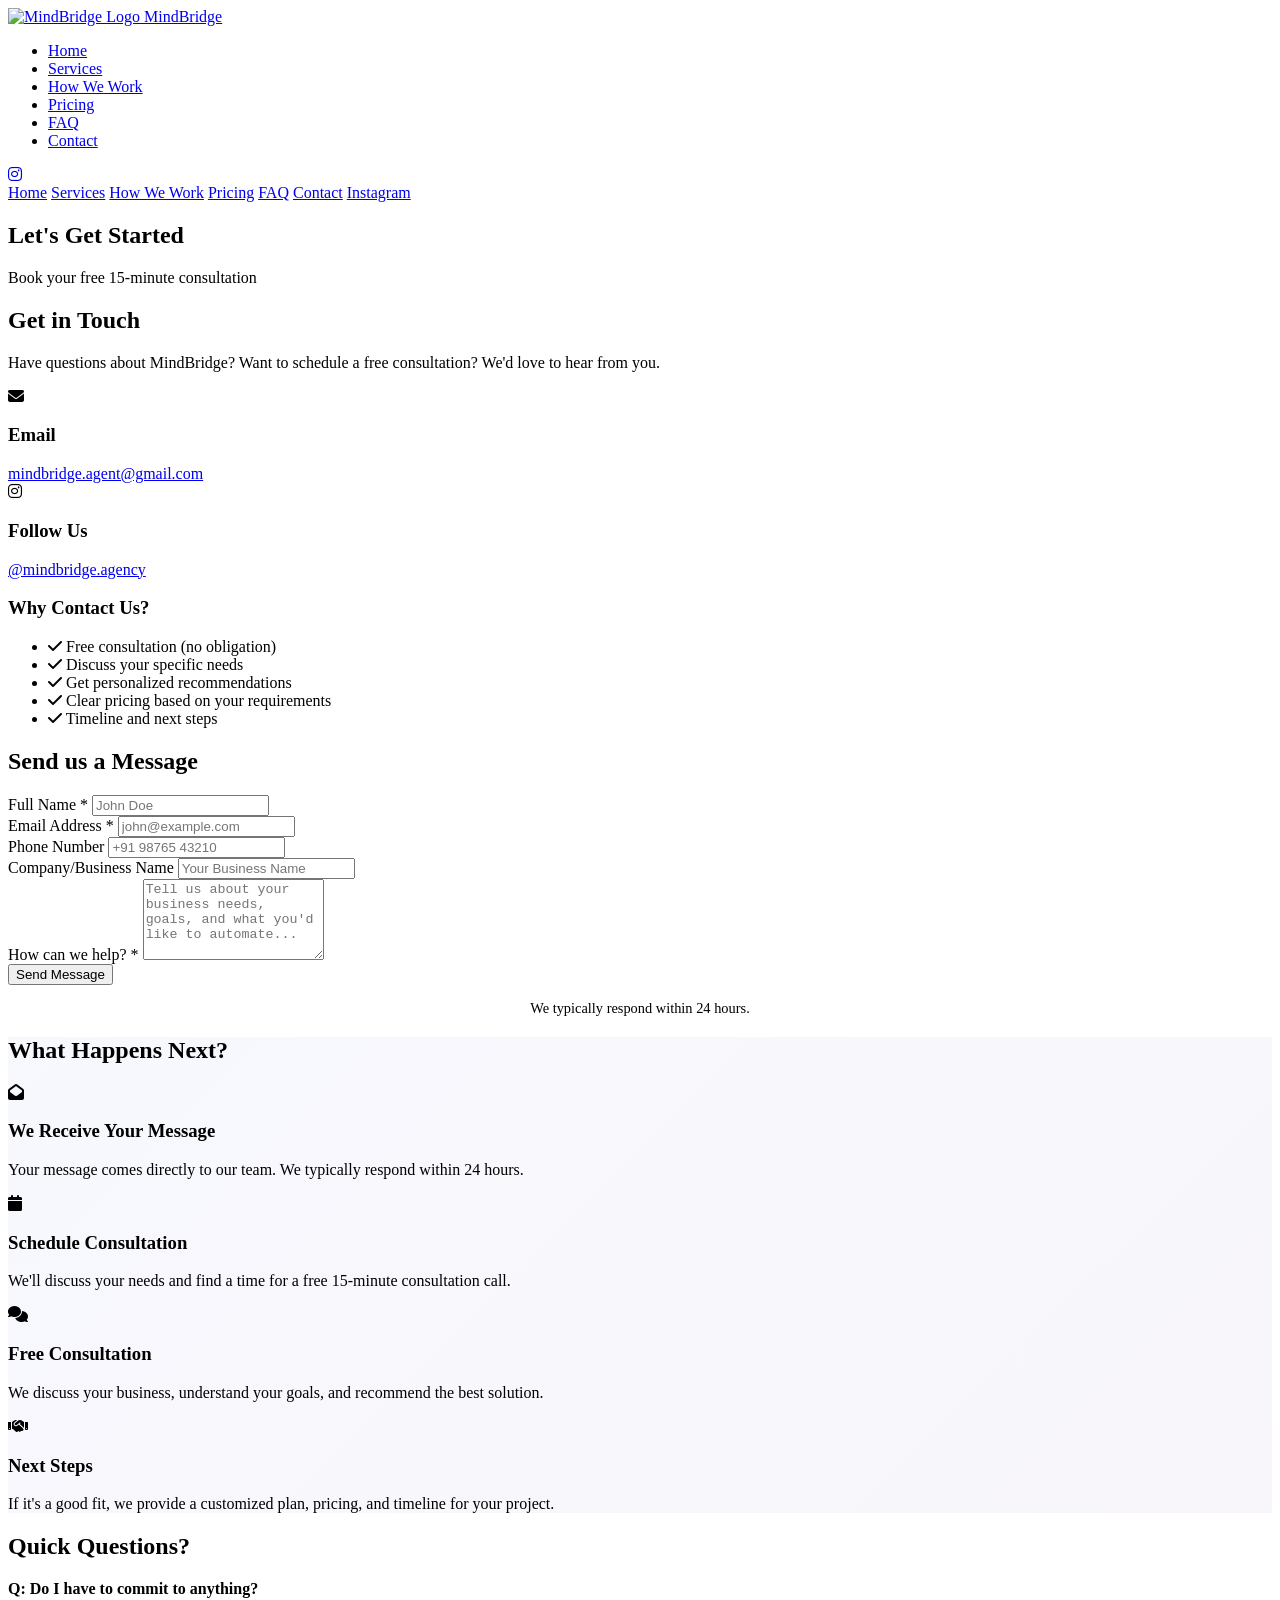
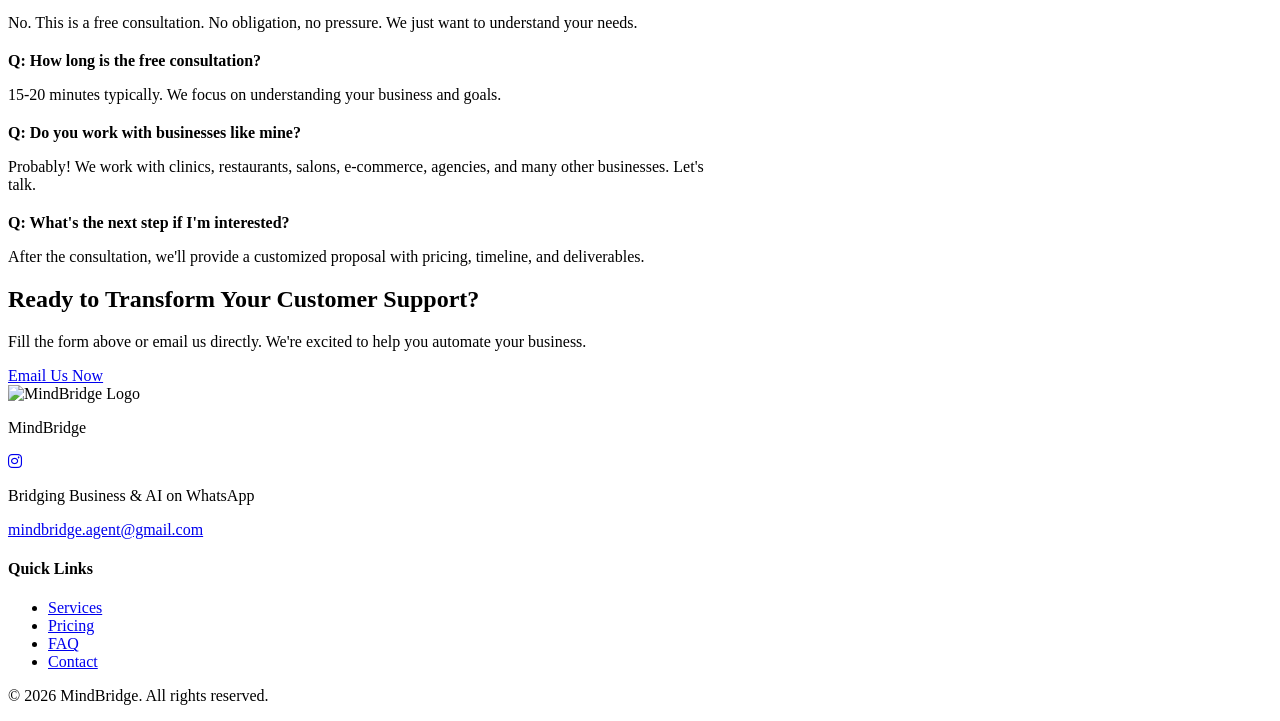
==== contact.html @ d7d95610 "Add files via upload" ====
<!DOCTYPE html>
<html lang="en">

<head>
    <meta charset="UTF-8">
    <meta name="viewport" content="width=device-width, initial-scale=1.0">
    <link rel="icon" type="image/png" href="./assets/logo_new.png">
    <title>Contact - MindBridge | Get Free Consultation</title>
    <meta name="description"
        content="Contact MindBridge for a free consultation. Let's discuss how we can automate your WhatsApp and Instagram customer support.">
    <meta name="robots" content="index, follow">
    <link rel="canonical" href="https://www.mindbridge.agency/contact.html" />

    <link rel="preconnect" href="https://fonts.googleapis.com">
    <link rel="preconnect" href="https://fonts.gstatic.com" crossorigin>
    <link href="https://fonts.googleapis.com/css2?family=Outfit:wght@300;400;500;600;700&display=swap" rel="stylesheet">

    <link rel="stylesheet" href="./styles/style.css">
    <link rel="stylesheet" href="https://cdnjs.cloudflare.com/ajax/libs/font-awesome/6.4.0/css/all.min.css">
</head>

<body>

    <!-- Header -->
    <header class="header">
        <div class="container header-container">
            <a href="./" class="logo">
                <img src="./assets/logo_new.png" alt="MindBridge Logo" loading="lazy">
                <span>MindBridge</span>
            </a>
            <nav class="nav">
                <ul class="nav-links">
                    <li><a href="./">Home</a></li>
                    <li><a href="./services.html">Services</a></li>
                    <li><a href="./how-we-work.html">How We Work</a></li>
                    <li><a href="./pricing.html">Pricing</a></li>
                    <li><a href="./faq.html">FAQ</a></li>
                    <li><a href="./contact.html" class="btn-nav">Contact</a></li>
                </ul>
                <div class="header-social">
                    <a href="https://www.instagram.com/mindbridge.agency" target="_blank" rel="noopener noreferrer" aria-label="Instagram">
                        <i class="fab fa-instagram"></i>
                    </a>
                </div>
                <div class="hamburger">
                    <span class="bar"></span>
                    <span class="bar"></span>
                    <span class="bar"></span>
                </div>
            </nav>
        </div>
    </header>

    <!-- Mobile Menu -->
    <div class="mobile-menu">
        <a href="./">Home</a>
        <a href="./services.html">Services</a>
        <a href="./how-we-work.html">How We Work</a>
        <a href="./pricing.html">Pricing</a>
        <a href="./faq.html">FAQ</a>
        <a href="./contact.html">Contact</a>
        <a href="https://www.instagram.com/mindbridge.agency" target="_blank" rel="noopener noreferrer">Instagram</a>
    </div>

    <!-- Page Title -->
    <section class="page-hero">
        <div class="container">
            <h1>Let's Get Started</h1>
            <p>Book your free 15-minute consultation</p>
        </div>
    </section>

    <!-- Contact Section -->
    <section class="section">
        <div class="container">
            <div class="contact-wrapper">
                <div class="contact-info">
                    <h2>Get in Touch</h2>
                    <p>Have questions about MindBridge? Want to schedule a free consultation? We'd love to hear from you.</p>
                    
                    <div class="contact-method">
                        <i class="fas fa-envelope"></i>
                        <div>
                            <h3>Email</h3>
                            <a href="mailto:mindbridge.agent@gmail.com">mindbridge.agent@gmail.com</a>
                        </div>
                    </div>
                    
                    <div class="contact-method">
                        <i class="fab fa-instagram"></i>
                        <div>
                            <h3>Follow Us</h3>
                            <a href="https://www.instagram.com/mindbridge.agency" target="_blank" rel="noopener noreferrer">@mindbridge.agency</a>
                        </div>
                    </div>

                    <div class="contact-info-box">
                        <h3>Why Contact Us?</h3>
                        <ul>
                            <li><i class="fas fa-check"></i> Free consultation (no obligation)</li>
                            <li><i class="fas fa-check"></i> Discuss your specific needs</li>
                            <li><i class="fas fa-check"></i> Get personalized recommendations</li>
                            <li><i class="fas fa-check"></i> Clear pricing based on your requirements</li>
                            <li><i class="fas fa-check"></i> Timeline and next steps</li>
                        </ul>
                    </div>
                </div>

                <!-- Contact Form -->
                <div class="contact-form-box">
                    <h2>Send us a Message</h2>
                    <form action="https://formsubmit.co/mindbridge.agent@gmail.com" method="POST">
                        <input type="hidden" name="_subject" value="New Inquiry from MindBridge Website">
                        <input type="hidden" name="_captcha" value="false">

                        <div class="form-group">
                            <label for="name">Full Name *</label>
                            <input type="text" id="name" name="name" required placeholder="John Doe">
                        </div>

                        <div class="form-group">
                            <label for="email">Email Address *</label>
                            <input type="email" id="email" name="email" required placeholder="john@example.com">
                        </div>

                        <div class="form-group">
                            <label for="phone">Phone Number</label>
                            <input type="tel" id="phone" name="phone" placeholder="+91 98765 43210">
                        </div>

                        <div class="form-group">
                            <label for="company">Company/Business Name</label>
                            <input type="text" id="company" name="company" placeholder="Your Business Name">
                        </div>

                        <div class="form-group">
                            <label for="message">How can we help? *</label>
                            <textarea id="message" name="message" rows="5" required
                                placeholder="Tell us about your business needs, goals, and what you'd like to automate..."></textarea>
                        </div>

                        <button type="submit" class="btn btn-primary full-width">Send Message</button>
                    </form>
                    
                    <p style="font-size: 0.9rem; color: var(--text-muted); margin-top: 15px; text-align: center;">
                        We typically respond within 24 hours.
                    </p>
                </div>
            </div>
        </div>
    </section>

    <!-- What Happens Next -->
    <section class="section" style="background: linear-gradient(135deg, rgba(102, 126, 234, 0.05) 0%, rgba(118, 75, 162, 0.05) 100%);">
        <div class="container">
            <div class="section-header">
                <h2>What Happens Next?</h2>
            </div>

            <div class="features-grid">
                <div class="feature-card">
                    <div class="icon-box"><i class="fas fa-envelope-open"></i></div>
                    <h3>We Receive Your Message</h3>
                    <p>Your message comes directly to our team. We typically respond within 24 hours.</p>
                </div>

                <div class="feature-card">
                    <div class="icon-box"><i class="fas fa-calendar"></i></div>
                    <h3>Schedule Consultation</h3>
                    <p>We'll discuss your needs and find a time for a free 15-minute consultation call.</p>
                </div>

                <div class="feature-card">
                    <div class="icon-box"><i class="fas fa-comments"></i></div>
                    <h3>Free Consultation</h3>
                    <p>We discuss your business, understand your goals, and recommend the best solution.</p>
                </div>

                <div class="feature-card">
                    <div class="icon-box"><i class="fas fa-handshake"></i></div>
                    <h3>Next Steps</h3>
                    <p>If it's a good fit, we provide a customized plan, pricing, and timeline for your project.</p>
                </div>
            </div>
        </div>
    </section>

    <!-- Quick Questions FAQ -->
    <section class="section">
        <div class="container" style="max-width: 700px;">
            <div class="section-header">
                <h2>Quick Questions?</h2>
            </div>

            <div class="info-box">
                <p><strong>Q: Do I have to commit to anything?</strong></p>
                <p>No. This is a free consultation. No obligation, no pressure. We just want to understand your needs.</p>

                <p style="margin-top: 20px;"><strong>Q: How long is the free consultation?</strong></p>
                <p>15-20 minutes typically. We focus on understanding your business and goals.</p>

                <p style="margin-top: 20px;"><strong>Q: Do you work with businesses like mine?</strong></p>
                <p>Probably! We work with clinics, restaurants, salons, e-commerce, agencies, and many other businesses. Let's talk.</p>

                <p style="margin-top: 20px;"><strong>Q: What's the next step if I'm interested?</strong></p>
                <p>After the consultation, we'll provide a customized proposal with pricing, timeline, and deliverables.</p>
            </div>
        </div>
    </section>

    <!-- CTA -->
    <section class="section cta-section">
        <div class="container">
            <div class="cta-box">
                <h2>Ready to Transform Your Customer Support?</h2>
                <p>Fill the form above or email us directly. We're excited to help you automate your business.</p>
                <a href="mailto:mindbridge.agent@gmail.com" class="btn btn-primary btn-large">Email Us Now</a>
            </div>
        </div>
    </section>

    <!-- Footer -->
    <footer class="footer">
        <div class="container footer-content">
            <div class="footer-logo">
                <img src="./assets/logo_new.png" alt="MindBridge Logo" loading="lazy">
                <p>MindBridge</p>
                <a href="https://www.instagram.com/mindbridge.agency" target="_blank" rel="noopener noreferrer" aria-label="Instagram">
                    <i class="fab fa-instagram"></i>
                </a>
            </div>
            <div class="footer-links">
                <p class="tagline">Bridging Business & AI on WhatsApp</p>
                <a href="mailto:mindbridge.agent@gmail.com">mindbridge.agent@gmail.com</a>
            </div>
            <div class="footer-nav">
                <h4>Quick Links</h4>
                <ul>
                    <li><a href="./services.html">Services</a></li>
                    <li><a href="./pricing.html">Pricing</a></li>
                    <li><a href="./faq.html">FAQ</a></li>
                    <li><a href="./contact.html">Contact</a></li>
                </ul>
            </div>
        </div>
        <div class="container copyright">
            <p>&copy; 2026 MindBridge. All rights reserved.</p>
        </div>
    </footer>

    <script src="./scripts/script.js"></script>
</body>

</html>
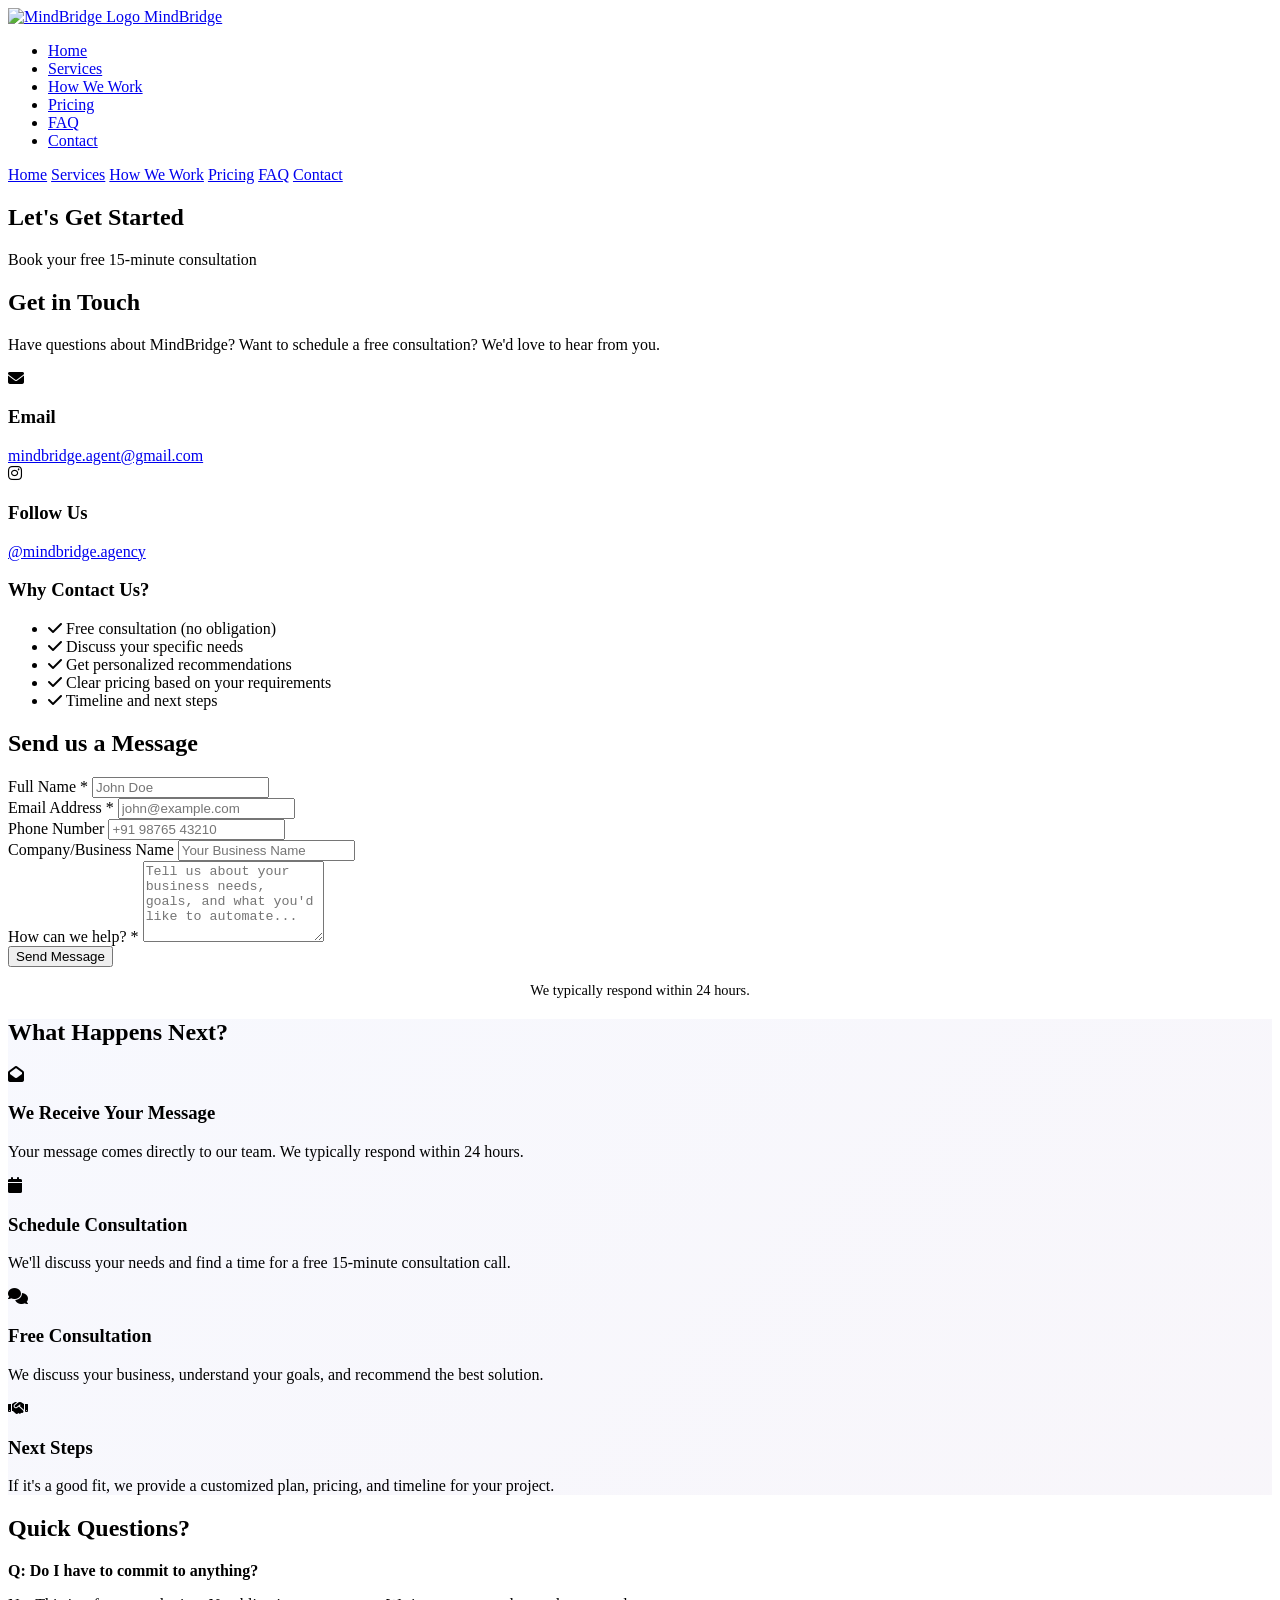
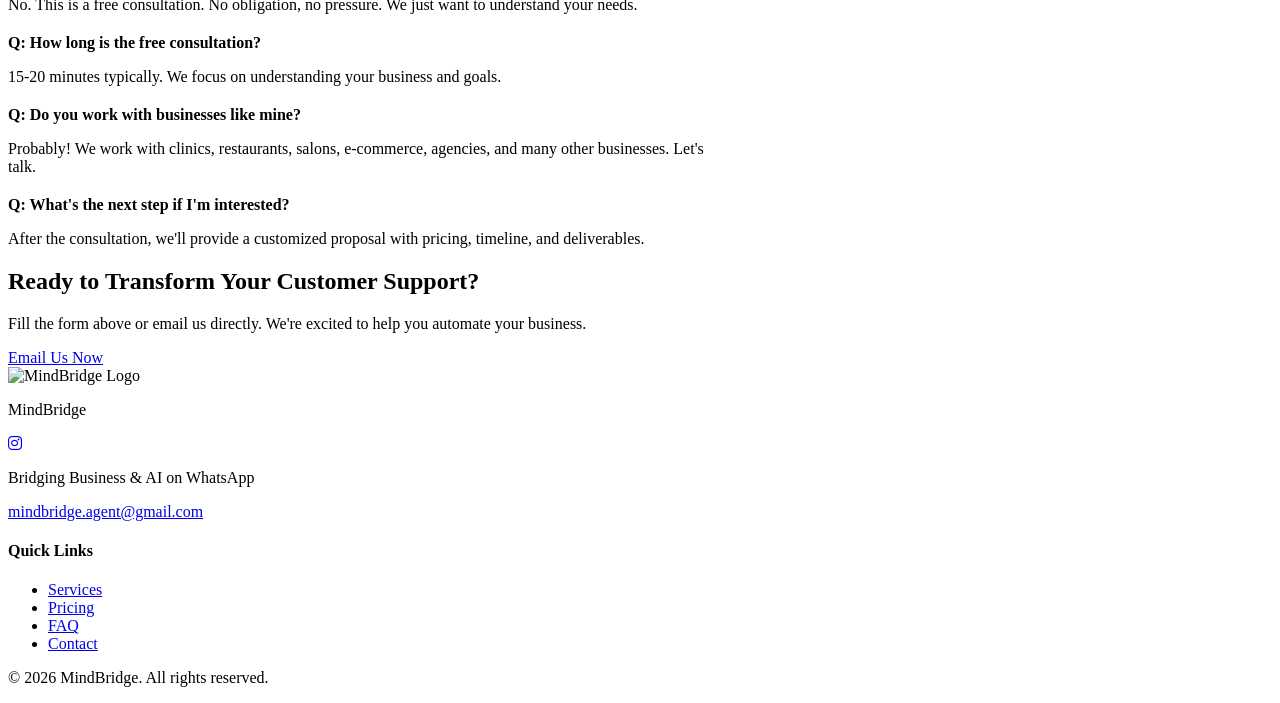
==== commit 03226e2c: "Add files via upload" ====
--- a/contact.html
+++ b/contact.html
@@ -24,24 +24,20 @@
     <!-- Header -->
     <header class="header">
         <div class="container header-container">
-            <a href="./" class="logo">
+            <a href="index.html" class="logo">
                 <img src="./assets/logo_new.png" alt="MindBridge Logo" loading="lazy">
                 <span>MindBridge</span>
             </a>
             <nav class="nav">
                 <ul class="nav-links">
-                    <li><a href="./">Home</a></li>
+                    <li><a href="index.html">Home</a></li>
                     <li><a href="./services.html">Services</a></li>
                     <li><a href="./how-we-work.html">How We Work</a></li>
                     <li><a href="./pricing.html">Pricing</a></li>
                     <li><a href="./faq.html">FAQ</a></li>
                     <li><a href="./contact.html" class="btn-nav">Contact</a></li>
                 </ul>
-                <div class="header-social">
-                    <a href="https://www.instagram.com/mindbridge.agency" target="_blank" rel="noopener noreferrer" aria-label="Instagram">
-                        <i class="fab fa-instagram"></i>
-                    </a>
-                </div>
+
                 <div class="hamburger">
                     <span class="bar"></span>
                     <span class="bar"></span>
@@ -53,13 +49,13 @@
 
     <!-- Mobile Menu -->
     <div class="mobile-menu">
-        <a href="./">Home</a>
+        <a href="index.html">Home</a>
         <a href="./services.html">Services</a>
         <a href="./how-we-work.html">How We Work</a>
         <a href="./pricing.html">Pricing</a>
         <a href="./faq.html">FAQ</a>
         <a href="./contact.html">Contact</a>
-        <a href="https://www.instagram.com/mindbridge.agency" target="_blank" rel="noopener noreferrer">Instagram</a>
+
     </div>
 
     <!-- Page Title -->
@@ -76,8 +72,9 @@
             <div class="contact-wrapper">
                 <div class="contact-info">
                     <h2>Get in Touch</h2>
-                    <p>Have questions about MindBridge? Want to schedule a free consultation? We'd love to hear from you.</p>
-                    
+                    <p>Have questions about MindBridge? Want to schedule a free consultation? We'd love to hear from
+                        you.</p>
+
                     <div class="contact-method">
                         <i class="fas fa-envelope"></i>
                         <div>
@@ -85,12 +82,13 @@
                             <a href="mailto:mindbridge.agent@gmail.com">mindbridge.agent@gmail.com</a>
                         </div>
                     </div>
-                    
+
                     <div class="contact-method">
                         <i class="fab fa-instagram"></i>
                         <div>
                             <h3>Follow Us</h3>
-                            <a href="https://www.instagram.com/mindbridge.agency" target="_blank" rel="noopener noreferrer">@mindbridge.agency</a>
+                            <a href="https://www.instagram.com/mindbridge.agency" target="_blank"
+                                rel="noopener noreferrer">@mindbridge.agency</a>
                         </div>
                     </div>
 
@@ -141,7 +139,7 @@
 
                         <button type="submit" class="btn btn-primary full-width">Send Message</button>
                     </form>
-                    
+
                     <p style="font-size: 0.9rem; color: var(--text-muted); margin-top: 15px; text-align: center;">
                         We typically respond within 24 hours.
                     </p>
@@ -151,7 +149,8 @@
     </section>
 
     <!-- What Happens Next -->
-    <section class="section" style="background: linear-gradient(135deg, rgba(102, 126, 234, 0.05) 0%, rgba(118, 75, 162, 0.05) 100%);">
+    <section class="section"
+        style="background: linear-gradient(135deg, rgba(102, 126, 234, 0.05) 0%, rgba(118, 75, 162, 0.05) 100%);">
         <div class="container">
             <div class="section-header">
                 <h2>What Happens Next?</h2>
@@ -194,16 +193,19 @@
 
             <div class="info-box">
                 <p><strong>Q: Do I have to commit to anything?</strong></p>
-                <p>No. This is a free consultation. No obligation, no pressure. We just want to understand your needs.</p>
+                <p>No. This is a free consultation. No obligation, no pressure. We just want to understand your needs.
+                </p>
 
                 <p style="margin-top: 20px;"><strong>Q: How long is the free consultation?</strong></p>
                 <p>15-20 minutes typically. We focus on understanding your business and goals.</p>
 
                 <p style="margin-top: 20px;"><strong>Q: Do you work with businesses like mine?</strong></p>
-                <p>Probably! We work with clinics, restaurants, salons, e-commerce, agencies, and many other businesses. Let's talk.</p>
+                <p>Probably! We work with clinics, restaurants, salons, e-commerce, agencies, and many other businesses.
+                    Let's talk.</p>
 
                 <p style="margin-top: 20px;"><strong>Q: What's the next step if I'm interested?</strong></p>
-                <p>After the consultation, we'll provide a customized proposal with pricing, timeline, and deliverables.</p>
+                <p>After the consultation, we'll provide a customized proposal with pricing, timeline, and deliverables.
+                </p>
             </div>
         </div>
     </section>
@@ -225,7 +227,8 @@
             <div class="footer-logo">
                 <img src="./assets/logo_new.png" alt="MindBridge Logo" loading="lazy">
                 <p>MindBridge</p>
-                <a href="https://www.instagram.com/mindbridge.agency" target="_blank" rel="noopener noreferrer" aria-label="Instagram">
+                <a href="https://www.instagram.com/mindbridge.agency" target="_blank" rel="noopener noreferrer"
+                    aria-label="Instagram">
                     <i class="fab fa-instagram"></i>
                 </a>
             </div>
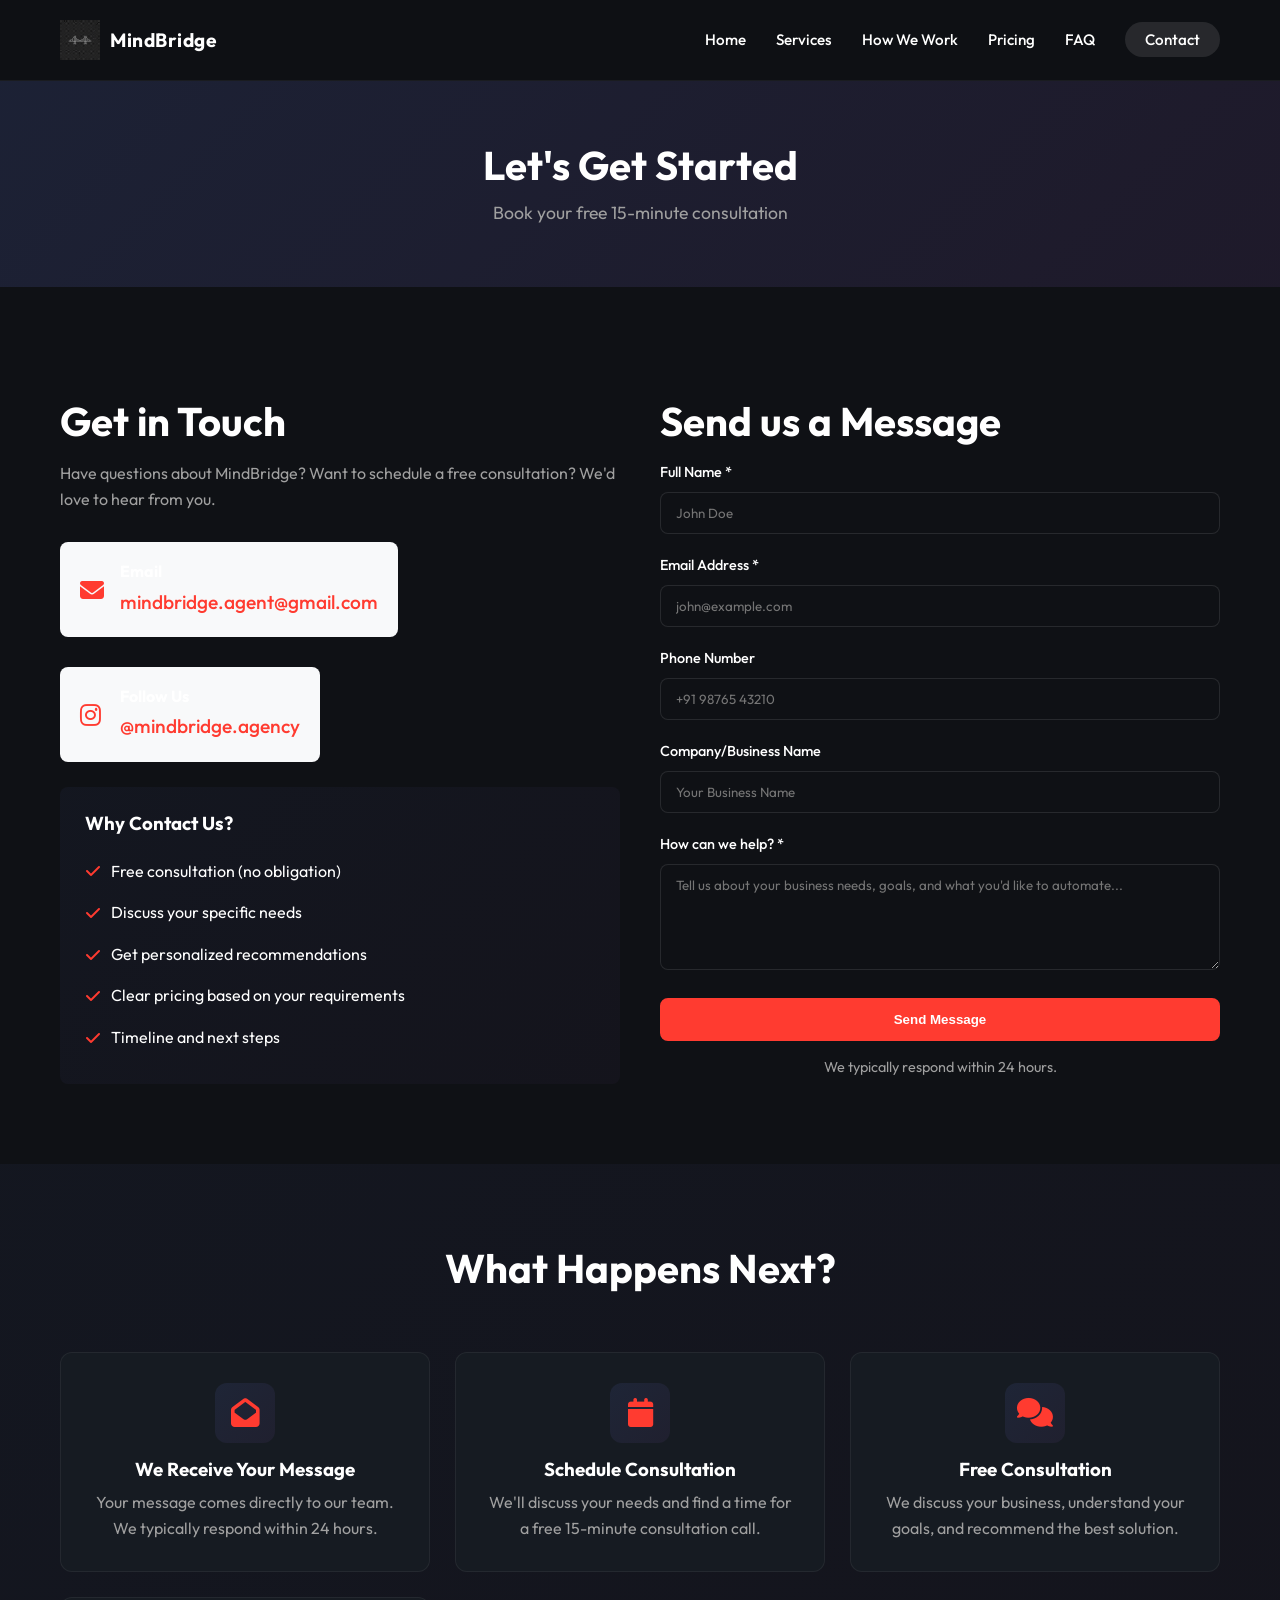
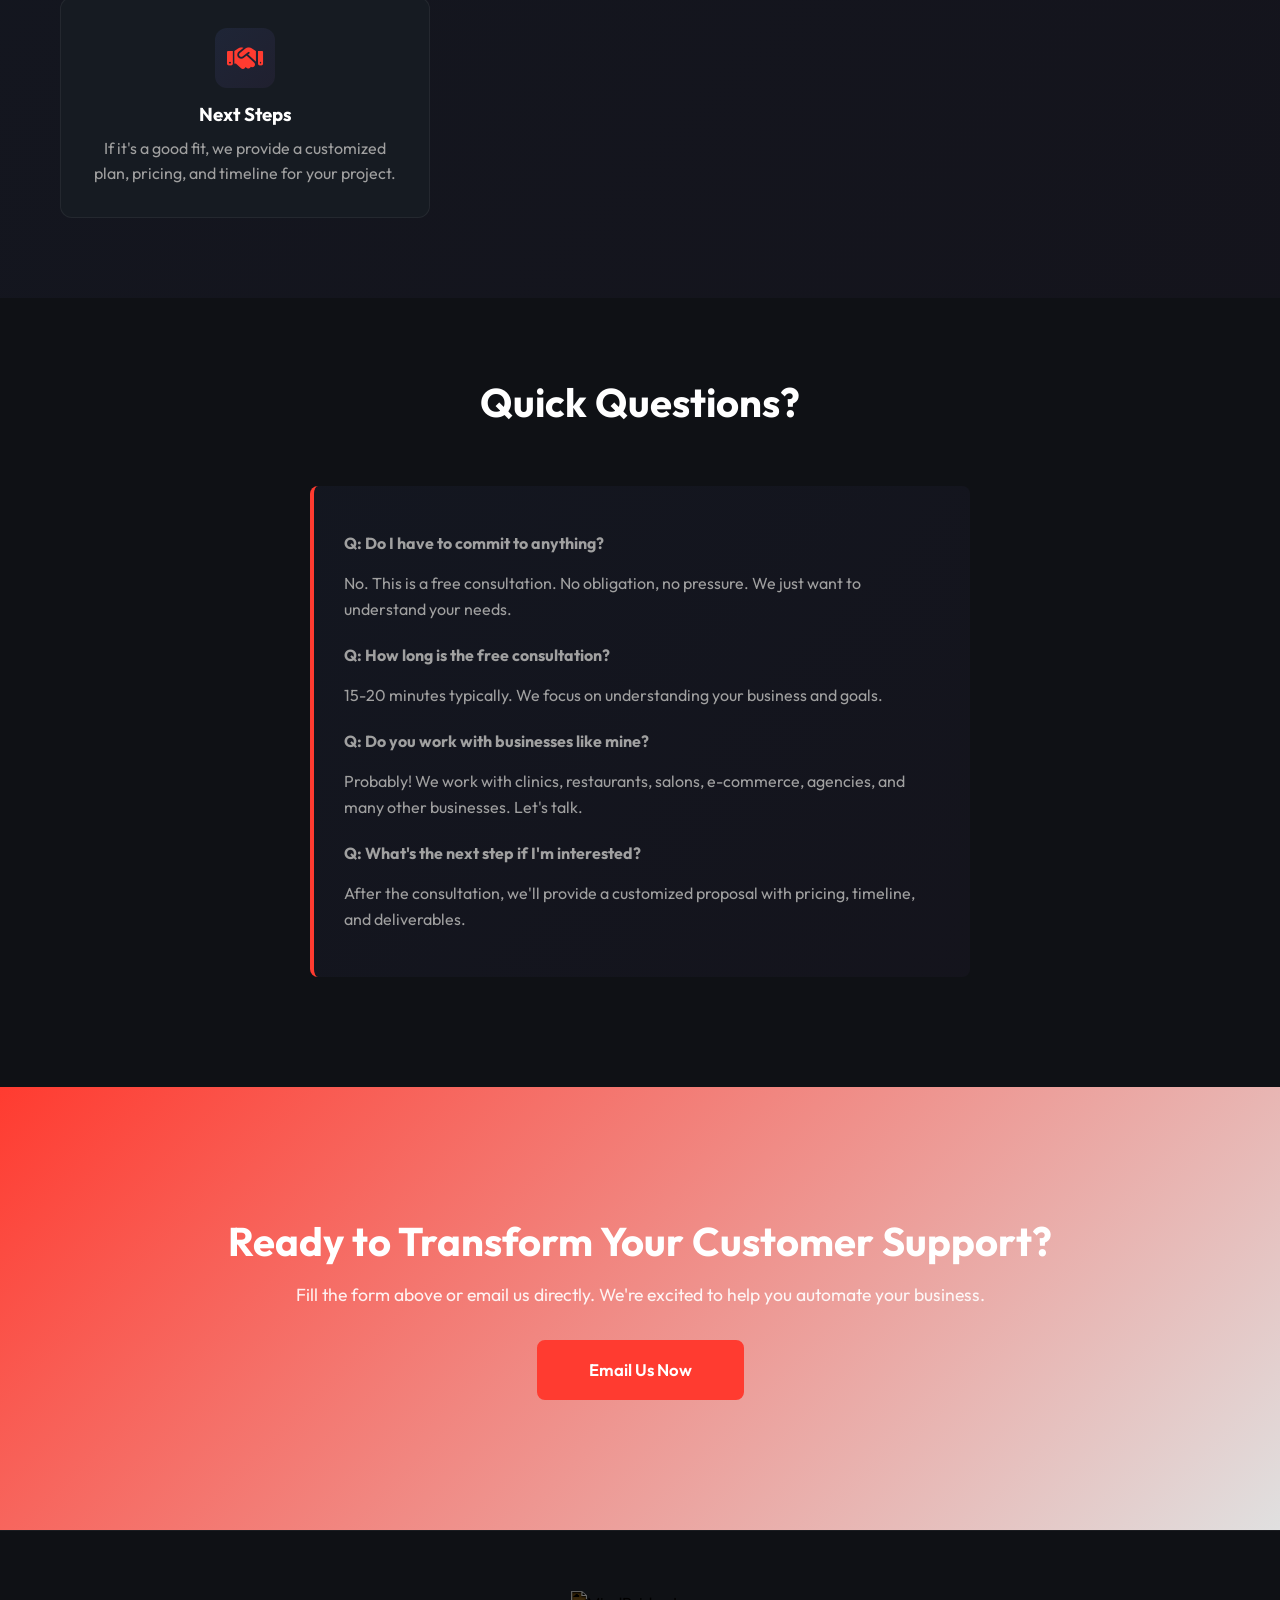
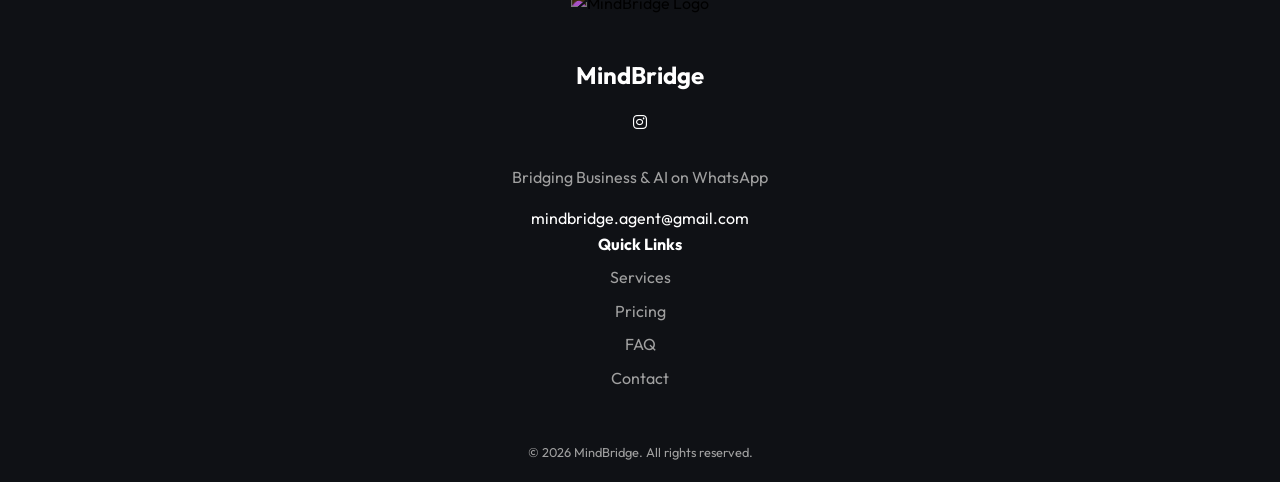
==== commit b498c791: "Update contact.html" ====
--- a/contact.html
+++ b/contact.html
@@ -4,7 +4,7 @@
 <head>
     <meta charset="UTF-8">
     <meta name="viewport" content="width=device-width, initial-scale=1.0">
-    <link rel="icon" type="image/png" href="./assets/logo_new.png">
+    <link rel="icon" type="image/png" href="./logo_new.png">
     <title>Contact - MindBridge | Get Free Consultation</title>
     <meta name="description"
         content="Contact MindBridge for a free consultation. Let's discuss how we can automate your WhatsApp and Instagram customer support.">
@@ -15,7 +15,7 @@
     <link rel="preconnect" href="https://fonts.gstatic.com" crossorigin>
     <link href="https://fonts.googleapis.com/css2?family=Outfit:wght@300;400;500;600;700&display=swap" rel="stylesheet">
 
-    <link rel="stylesheet" href="./styles/style.css">
+    <link rel="stylesheet" href="style.css">
     <link rel="stylesheet" href="https://cdnjs.cloudflare.com/ajax/libs/font-awesome/6.4.0/css/all.min.css">
 </head>
 
@@ -25,7 +25,7 @@
     <header class="header">
         <div class="container header-container">
             <a href="index.html" class="logo">
-                <img src="./assets/logo_new.png" alt="MindBridge Logo" loading="lazy">
+                <img src="logo_new.png" alt="MindBridge Logo" loading="lazy">
                 <span>MindBridge</span>
             </a>
             <nav class="nav">
@@ -251,7 +251,7 @@
         </div>
     </footer>
 
-    <script src="./scripts/script.js"></script>
+    <script src="./script.js"></script>
 </body>
 
-</html>+</html>
--- a/style.css
+++ b/style.css
@@ -0,0 +1,1333 @@
+/* 
+   MindBridge Main Styles
+   Theme: Dark, Professional, Tech-focused
+*/
+
+:root {
+    /* Color Palette */
+    --bg-dark: #0f1115;
+    --bg-card: #161b22;
+    --bg-lighter: #1e232b;
+
+    /* Accents derived/complementary to Logo (Red, White) */
+    --primary: #FF3B30;
+    /* Vibrant Red */
+    --primary-dark: #cc2f26;
+    --primary-glow: rgba(255, 59, 48, 0.3);
+
+    --secondary: #e0e0e0;
+    --text-main: #ffffff;
+    --text-muted: #a0a0a0;
+
+    --success: #2ea043;
+
+    /* Spacing */
+    --section-spacing: 80px;
+}
+
+* {
+    margin: 0;
+    padding: 0;
+    box-sizing: border-box;
+}
+
+html {
+    scroll-behavior: smooth;
+}
+
+body {
+    font-family: 'Outfit', sans-serif;
+    background-color: var(--bg-dark);
+    color: var(--text-main);
+    line-height: 1.6;
+    overflow-x: hidden;
+}
+
+a {
+    text-decoration: none;
+    color: inherit;
+    transition: 0.3s;
+}
+
+ul {
+    list-style: none;
+}
+
+.container {
+    max-width: 1200px;
+    margin: 0 auto;
+    padding: 0 20px;
+}
+
+/* Typography */
+h1,
+h2,
+h3 {
+    font-weight: 700;
+    line-height: 1.2;
+    margin-bottom: 1rem;
+}
+
+h1 {
+    font-size: 3.5rem;
+}
+
+h2 {
+    font-size: 2.5rem;
+    color: var(--text-main);
+}
+
+p {
+    color: var(--text-muted);
+}
+
+.highlight {
+    color: var(--primary);
+}
+
+/* Buttons */
+.btn {
+    display: inline-block;
+    padding: 12px 30px;
+    border-radius: 8px;
+    font-weight: 600;
+    cursor: pointer;
+    transition: all 0.3s ease;
+}
+
+.btn-primary {
+    background-color: var(--primary);
+    color: white;
+    border: 2px solid var(--primary);
+}
+
+.btn-primary:hover {
+    background-color: transparent;
+    color: var(--primary);
+    box-shadow: 0 0 15px var(--primary-glow);
+}
+
+.btn-secondary {
+    background-color: transparent;
+    border: 2px solid #333;
+    color: var(--text-main);
+    margin-left: 10px;
+}
+
+.btn-secondary:hover {
+    border-color: var(--text-main);
+}
+
+.full-width {
+    width: 100%;
+}
+
+/* Header */
+.header {
+    background-color: rgba(15, 17, 21, 0.95);
+    backdrop-filter: blur(10px);
+    position: sticky;
+    top: 0;
+    z-index: 1000;
+    border-bottom: 1px solid rgba(255, 255, 255, 0.05);
+}
+
+.header-container {
+    display: flex;
+    justify-content: space-between;
+    align-items: center;
+    height: 80px;
+}
+
+.logo {
+    display: flex;
+    align-items: center;
+    gap: 10px;
+    font-weight: 700;
+    font-size: 1.2rem;
+    letter-spacing: 0.5px;
+}
+
+.logo img {
+    height: 40px;
+    width: auto;
+    filter: invert(1);
+}
+
+.nav-links {
+    display: flex;
+    gap: 30px;
+    align-items: center;
+}
+
+.nav-links a {
+    font-size: 0.95rem;
+    font-weight: 500;
+}
+
+.nav-links a:hover {
+    color: var(--primary);
+}
+
+.btn-nav {
+    background-color: rgba(255, 255, 255, 0.1);
+    padding: 8px 20px;
+    border-radius: 50px;
+}
+
+.hamburger {
+    display: none;
+    cursor: pointer;
+}
+
+.bar {
+    display: block;
+    width: 25px;
+    height: 3px;
+    margin: 5px auto;
+    -webkit-transition: all 0.3s ease-in-out;
+    transition: all 0.3s ease-in-out;
+    background-color: white;
+}
+
+/* Mobile Menu */
+.mobile-menu {
+    position: fixed;
+    top: 80px;
+    left: 0;
+    width: 100%;
+    background-color: var(--bg-dark);
+    padding: 20px;
+    display: flex;
+    flex-direction: column;
+    gap: 20px;
+    transform: translateY(-150%);
+    transition: transform 0.3s ease;
+    z-index: 999;
+    border-bottom: 1px solid #333;
+}
+
+.mobile-menu.active {
+    transform: translateY(0);
+}
+
+.mobile-link {
+    font-size: 1.2rem;
+    font-weight: 600;
+    text-align: center;
+    padding: 10px;
+}
+
+/* Hero Section */
+.hero {
+    padding: 80px 0;
+    min-height: 90vh;
+    display: flex;
+    align-items: center;
+    background: radial-gradient(circle at 10% 20%, rgba(255, 59, 48, 0.1) 0%, transparent 40%);
+}
+
+.hero-content {
+    display: grid;
+    grid-template-columns: 1fr 1fr;
+    gap: 50px;
+    align-items: center;
+}
+
+.badge {
+    display: inline-block;
+    padding: 5px 15px;
+    background-color: rgba(255, 255, 255, 0.05);
+    border: 1px solid rgba(255, 255, 255, 0.1);
+    border-radius: 50px;
+    font-size: 0.85rem;
+    color: var(--primary);
+    margin-bottom: 20px;
+    font-weight: 600;
+    text-transform: uppercase;
+    letter-spacing: 1px;
+}
+
+.hero p {
+    font-size: 1.1rem;
+    margin-bottom: 30px;
+    max-width: 500px;
+}
+
+/* Chat Mockup Animation */
+.chat-mockup {
+    background-color: #ffffff;
+    padding: 20px;
+    border-radius: 20px;
+    box-shadow: 0 20px 50px rgba(0, 0, 0, 0.3);
+    width: 100%;
+    max-width: 400px;
+    margin: 0 auto;
+    color: #333;
+}
+
+.message {
+    padding: 10px 15px;
+    margin-bottom: 10px;
+    border-radius: 12px;
+    font-size: 0.9rem;
+    max-width: 80%;
+    position: relative;
+    opacity: 0;
+    animation: fadeInSlide 0.5s forwards;
+}
+
+.received {
+    background-color: #f0f0f0;
+    border-bottom-left-radius: 2px;
+    align-self: flex-start;
+    animation-delay: 0.5s;
+}
+
+.sent {
+    background-color: #dcf8c6;
+    /* WhatsApp green hint */
+    margin-left: auto;
+    border-bottom-right-radius: 2px;
+    animation-delay: 1.5s;
+}
+
+.chat-mockup .received:last-child {
+    animation-delay: 2.5s;
+}
+
+@keyframes fadeInSlide {
+    from {
+        opacity: 0;
+        transform: translateY(10px);
+    }
+
+    to {
+        opacity: 1;
+        transform: translateY(0);
+    }
+}
+
+.floating {
+    animation: float 6s ease-in-out infinite;
+}
+
+@keyframes float {
+    0% {
+        transform: translateY(0px);
+    }
+
+    50% {
+        transform: translateY(-20px);
+    }
+
+    100% {
+        transform: translateY(0px);
+    }
+}
+
+/* Sections */
+.section {
+    padding: var(--section-spacing) 0;
+}
+
+.section-header {
+    text-align: center;
+    max-width: 700px;
+    margin: 0 auto 60px;
+}
+
+/* Services Grid */
+.services-grid {
+    display: grid;
+    grid-template-columns: repeat(auto-fit, minmax(280px, 1fr));
+    gap: 30px;
+}
+
+.service-card {
+    background-color: var(--bg-card);
+    padding: 30px;
+    border-radius: 16px;
+    border: 1px solid rgba(255, 255, 255, 0.05);
+    transition: 0.3s;
+}
+
+.service-card:hover {
+    transform: translateY(-5px);
+    border-color: var(--primary);
+}
+
+.icon-box {
+    font-size: 2rem;
+    color: var(--primary);
+    margin-bottom: 20px;
+}
+
+/* Coming Soon */
+.coming-soon-grid {
+    display: grid;
+    grid-template-columns: repeat(auto-fit, minmax(250px, 1fr));
+    gap: 20px;
+}
+
+.service-card.locked {
+    position: relative;
+    opacity: 0.7;
+    filter: grayscale(0.8);
+    cursor: not-allowed;
+    background-color: rgba(255, 255, 255, 0.02);
+}
+
+.lock-overlay {
+    position: absolute;
+    top: 10px;
+    right: 10px;
+    background-color: #333;
+    padding: 5px 10px;
+    border-radius: 4px;
+    font-size: 0.7rem;
+    font-weight: 700;
+    display: flex;
+    align-items: center;
+    gap: 5px;
+    z-index: 2;
+}
+
+/* Process */
+.process-steps {
+    display: grid;
+    grid-template-columns: repeat(4, 1fr);
+    gap: 30px;
+    position: relative;
+}
+
+.step {
+    text-align: center;
+    position: relative;
+    z-index: 1;
+}
+
+.step-number {
+    font-size: 3rem;
+    font-weight: 900;
+    color: rgba(255, 255, 255, 0.05);
+    margin-bottom: -20px;
+}
+
+/* Split Layout */
+.split-layout {
+    display: grid;
+    grid-template-columns: 1fr 1fr;
+    gap: 60px;
+    align-items: center;
+}
+
+.benefits-list li {
+    margin-bottom: 20px;
+    font-size: 1.05rem;
+    display: flex;
+    align-items: center;
+    gap: 15px;
+}
+
+.benefits-list i {
+    color: var(--primary);
+}
+
+.visual-content {
+    display: grid;
+    grid-template-columns: 1fr 1fr;
+    gap: 20px;
+}
+
+.stat-box {
+    background: var(--bg-lighter);
+    padding: 30px;
+    text-align: center;
+    border-radius: 12px;
+}
+
+.stat-box h3 {
+    font-size: 2.5rem;
+    color: var(--primary);
+    margin-bottom: 5px;
+}
+
+/* Use Cases Pills */
+.pill-grid {
+    display: flex;
+    flex-wrap: wrap;
+    justify-content: center;
+    gap: 15px;
+}
+
+.pill {
+    background-color: var(--bg-lighter);
+    padding: 10px 25px;
+    border-radius: 50px;
+    font-size: 0.95rem;
+    border: 1px solid rgba(255, 255, 255, 0.05);
+    transition: 0.3s;
+}
+
+.pill:hover {
+    border-color: var(--primary);
+    background-color: rgba(255, 59, 48, 0.1);
+}
+
+/* Contact */
+.contact-section {
+    background-color: var(--bg-card);
+    border-top: 1px solid rgba(255, 255, 255, 0.05);
+}
+
+.contact-wrapper {
+    display: grid;
+    grid-template-columns: 1fr 1fr;
+    gap: 60px;
+}
+
+.contact-method {
+    display: flex;
+    align-items: center;
+    gap: 15px;
+    margin-top: 30px;
+    font-size: 1.2rem;
+    padding: 20px;
+    background: rgba(255, 255, 255, 0.05);
+    border-radius: 8px;
+    width: fit-content;
+}
+
+.form-group {
+    margin-bottom: 20px;
+}
+
+.form-group label {
+    display: block;
+    margin-bottom: 8px;
+    font-weight: 500;
+    font-size: 0.9rem;
+}
+
+.form-group input,
+.form-group textarea {
+    width: 100%;
+    padding: 12px 15px;
+    background-color: var(--bg-dark);
+    border: 1px solid rgba(255, 255, 255, 0.1);
+    border-radius: 8px;
+    color: white;
+    font-family: inherit;
+}
+
+.form-group input:focus,
+.form-group textarea:focus {
+    outline: none;
+    border-color: var(--primary);
+}
+
+/* Footer */
+.footer {
+    padding: 60px 0 20px;
+    border-top: 1px solid rgba(255, 255, 255, 0.05);
+    text-align: center;
+}
+
+.footer-logo {
+    display: flex;
+    flex-direction: column;
+    align-items: center;
+    gap: 15px;
+    margin-bottom: 30px;
+}
+
+.footer-logo img {
+    height: 50px;
+    filter: invert(1);
+}
+
+.footer-logo p {
+    font-size: 1.5rem;
+    font-weight: 700;
+    color: white;
+}
+
+.tagline {
+    margin-bottom: 15px;
+}
+
+.copyright {
+    margin-top: 50px;
+    font-size: 0.8rem;
+    color: #666;
+}
+
+/* Responsive */
+@media (max-width: 768px) {
+    h1 {
+        font-size: 2.5rem;
+    }
+
+    .header-container {
+        padding: 0 20px;
+    }
+
+    .nav-links {
+        display: none;
+    }
+
+    .hamburger {
+        display: block;
+    }
+
+    .hero-content {
+        grid-template-columns: 1fr;
+        text-align: center;
+    }
+
+    .hero-cta {
+        display: flex;
+        flex-direction: column;
+        gap: 15px;
+        align-items: center;
+    }
+
+    .btn {
+        width: 100%;
+        margin: 0;
+    }
+
+    .process-steps {
+        grid-template-columns: 1fr;
+        gap: 50px;
+    }
+
+    .split-layout {
+        grid-template-columns: 1fr;
+    }
+
+    .contact-wrapper {
+        grid-template-columns: 1fr;
+    }
+
+    .contact-method {
+        width: 100%;
+    }
+}
+
+/* ===== MULTI-PAGE STYLES ===== */
+
+/* Page Hero Section */
+.page-hero {
+    background: linear-gradient(135deg, rgba(102, 126, 234, 0.15) 0%, rgba(118, 75, 162, 0.15) 100%);
+    padding: 60px 20px;
+    text-align: center;
+}
+
+.page-hero h1 {
+    font-size: 2.5rem;
+    margin-bottom: 10px;
+    color: var(--text-main);
+}
+
+.page-hero p {
+    font-size: 1.1rem;
+    color: var(--text-muted);
+}
+
+/* Pricing Cards */
+.pricing-grid {
+    display: grid;
+    grid-template-columns: repeat(auto-fit, minmax(350px, 1fr));
+    gap: 30px;
+    margin-top: 40px;
+}
+
+.pricing-card {
+    background: white;
+    border: 1px solid #e0e0e0;
+    border-radius: 12px;
+    padding: 40px 30px;
+    position: relative;
+    transition: transform 0.3s, box-shadow 0.3s;
+}
+
+.pricing-card:hover {
+    transform: translateY(-5px);
+    box-shadow: 0 15px 40px rgba(102, 126, 234, 0.15);
+}
+
+.pricing-card.featured {
+    border-color: var(--primary);
+    box-shadow: 0 10px 30px rgba(102, 126, 234, 0.2);
+    transform: scale(1.05);
+}
+
+.featured-badge {
+    position: absolute;
+    top: -15px;
+    left: 50%;
+    transform: translateX(-50%);
+    background: linear-gradient(135deg, var(--primary), var(--secondary));
+    color: white;
+    padding: 5px 15px;
+    border-radius: 20px;
+    font-size: 0.85rem;
+    font-weight: 600;
+}
+
+.plan-header h2 {
+    font-size: 1.8rem;
+    margin: 0 0 5px 0;
+}
+
+.plan-subtitle {
+    color: var(--text-muted);
+    font-size: 0.95rem;
+    margin: 0;
+}
+
+.pricing-amount {
+    display: flex;
+    align-items: baseline;
+    gap: 5px;
+    margin: 25px 0;
+    font-weight: 600;
+}
+
+.currency {
+    font-size: 1.2rem;
+    color: var(--primary);
+}
+
+.amount {
+    font-size: 2.5rem;
+    color: #000 !important;
+    font-weight: 700;
+}
+
+.period {
+    color: var(--text-muted);
+    font-size: 1rem;
+}
+
+.setup-fee {
+    background: #f8f9fa;
+    padding: 15px;
+    border-radius: 8px;
+    margin: 20px 0;
+    font-size: 0.95rem;
+}
+
+.setup-fee p {
+    margin: 5px 0;
+    color: var(--text-main);
+}
+
+.btn-block {
+    width: 100%;
+    margin-bottom: 25px;
+}
+
+.plan-features {
+    margin-top: 30px;
+    border-top: 1px solid #e0e0e0;
+    padding-top: 20px;
+}
+
+.plan-features h3 {
+    margin-bottom: 15px;
+    font-size: 1rem;
+}
+
+.plan-features ul {
+    list-style: none;
+    padding: 0;
+    margin: 0;
+}
+
+.plan-features li {
+    padding: 8px 0;
+    color: var(--text-main);
+    display: flex;
+    align-items: center;
+    gap: 10px;
+}
+
+.plan-features i {
+    color: var(--primary);
+    width: 16px;
+    text-align: center;
+}
+
+.plan-best-for {
+    margin-top: 20px;
+    padding-top: 15px;
+    border-top: 1px solid #e0e0e0;
+    font-size: 0.9rem;
+    color: var(--text-muted);
+}
+
+/* Service Detail */
+.service-detail {
+    margin-bottom: 60px;
+    padding-bottom: 40px;
+    border-bottom: 1px solid #e0e0e0;
+    color: #ffffff;
+}
+
+.service-detail:last-child {
+    border-bottom: none;
+}
+
+.service-number {
+    color: #ffffff;
+    font-size: 3rem;
+    font-weight: 700;
+    opacity: 0.8;
+    float: left;
+    margin-right: 20px;
+    line-height: 1;
+}
+
+.service-detail h2 {
+    margin-top: 0;
+    margin-bottom: 10px;
+    color: #ffffff;
+}
+
+.service-description {
+    font-size: 1.05rem;
+    color: #ffffff;
+    margin-bottom: 20px;
+}
+
+.service-features {
+    clear: left;
+    list-style: none;
+    padding: 0;
+    margin: 20px 0 0 0;
+}
+
+.service-features li {
+    padding: 10px 0;
+    color: #ffffff;
+}
+
+/* Process Steps */
+.process-step {
+    margin-bottom: 50px;
+    padding: 30px;
+    background: #f8f9fa;
+    border-radius: 12px;
+    position: relative;
+    padding-left: 100px;
+    border-left: 4px solid var(--primary);
+}
+
+.process-step h2 {
+    margin-top: 0;
+    color: #000;
+}
+
+.process-step p {
+    color: #333;
+}
+
+.process-step ul {
+    color: #333;
+}
+
+.process-step li {
+    color: #333;
+}
+
+.step-intro {
+    color: #555;
+    font-size: 1.05rem;
+    margin-bottom: 20px;
+}
+
+.step-details h3 {
+    margin-top: 20px;
+    margin-bottom: 10px;
+    color: #000;
+}
+
+.step-details ul {
+    margin-left: 20px;
+    margin-bottom: 15px;
+}
+
+.step-details li {
+    margin-bottom: 8px;
+    color: #333;
+}
+
+.timeline-info {
+    display: grid;
+    grid-template-columns: repeat(auto-fit, minmax(280px, 1fr));
+    gap: 25px;
+    margin-top: 30px;
+}
+
+.timeline-item {
+    background: white;
+    padding: 25px;
+    border-radius: 12px;
+    border-left: 4px solid var(--primary);
+}
+
+.timeline-item h3 {
+    margin-top: 0;
+}
+
+.timeline-item p {
+    margin: 10px 0;
+    color: var(--text-main);
+}
+
+/* Features Grid */
+.features-grid {
+    display: grid;
+    grid-template-columns: repeat(auto-fit, minmax(280px, 1fr));
+    gap: 25px;
+    margin-top: 30px;
+}
+
+.feature-card {
+    background: var(--bg-card);
+    padding: 30px;
+    border-radius: 12px;
+    text-align: center;
+    transition: transform 0.3s;
+    color: var(--text-main);
+    border: 1px solid rgba(255, 255, 255, 0.06);
+}
+
+.feature-card:hover {
+    transform: translateY(-5px);
+}
+
+.icon-box {
+    width: 60px;
+    height: 60px;
+    background: linear-gradient(135deg, rgba(102, 126, 234, 0.1), rgba(118, 75, 162, 0.1));
+    border-radius: 12px;
+    display: flex;
+    align-items: center;
+    justify-content: center;
+    font-size: 1.8rem;
+    color: var(--primary);
+    margin: 0 auto 15px;
+}
+
+.feature-card h3 {
+    margin: 15px 0 10px 0;
+    color: var(--text-main);
+}
+
+.feature-card p {
+    color: var(--text-muted);
+    margin: 0;
+}
+
+/* Info Box */
+.info-box {
+    background: linear-gradient(135deg, rgba(102, 126, 234, 0.05) 0%, rgba(118, 75, 162, 0.05) 100%);
+    border-left: 4px solid var(--primary);
+    padding: 30px;
+    border-radius: 8px;
+    margin: 30px 0;
+}
+
+.info-box p {
+    margin: 15px 0;
+    line-height: 1.6;
+}
+
+.info-box h2 {
+    margin-top: 0;
+}
+
+.info-box ul {
+    margin-left: 20px;
+}
+
+.info-box li {
+    margin-bottom: 10px;
+}
+
+/* Contact Wrapper */
+.contact-wrapper {
+    display: grid;
+    grid-template-columns: 1fr 1fr;
+    gap: 40px;
+    margin-top: 30px;
+}
+
+.contact-info h2 {
+    margin-top: 0;
+}
+
+.contact-method {
+    display: flex;
+    gap: 15px;
+    margin-bottom: 25px;
+    padding: 20px;
+    background: #f8f9fa;
+    border-radius: 8px;
+}
+
+.contact-method i {
+    font-size: 1.5rem;
+    color: var(--primary);
+    min-width: 25px;
+}
+
+.contact-method h3 {
+    margin: 0 0 5px 0;
+    font-size: 1rem;
+}
+
+.contact-method p {
+    margin: 0;
+    color: var(--text-muted);
+}
+
+.contact-method a {
+    color: var(--primary);
+    text-decoration: none;
+    font-weight: 500;
+}
+
+.contact-info-box {
+    background: linear-gradient(135deg, rgba(102, 126, 234, 0.05) 0%, rgba(118, 75, 162, 0.05) 100%);
+    padding: 25px;
+    border-radius: 8px;
+    margin-top: 25px;
+}
+
+.contact-info-box h3 {
+    margin-top: 0;
+}
+
+.contact-info-box ul {
+    list-style: none;
+    padding: 0;
+    margin: 0;
+}
+
+.contact-info-box li {
+    padding: 8px 0;
+    display: flex;
+    align-items: center;
+    gap: 10px;
+}
+
+.contact-info-box i {
+    color: var(--primary);
+    width: 16px;
+    text-align: center;
+}
+
+/* Payment Info */
+.payment-info {
+    list-style: none;
+    padding: 0;
+    margin: 0;
+}
+
+.payment-info li {
+    padding: 12px 0;
+    border-bottom: 1px solid #e0e0e0;
+}
+
+.payment-info li:last-child {
+    border-bottom: none;
+}
+
+.payment-info strong {
+    color: var(--primary);
+}
+
+/* Why Section */
+.why-section {
+    background: #f8f9fa;
+}
+
+.why-section h2 {
+    color: #111111;
+}
+
+.why-section p {
+    color: #444444;
+}
+
+/* Stats Section */
+.stats-grid {
+    display: grid;
+    grid-template-columns: repeat(auto-fit, minmax(200px, 1fr));
+    gap: 25px;
+    margin-top: 30px;
+}
+
+.stat-box {
+    background: white;
+    padding: 30px;
+    border-radius: 12px;
+    text-align: center;
+}
+
+.stat-box h3 {
+    font-size: 2.2rem;
+    margin: 0;
+    color: var(--primary);
+}
+
+.stat-box p {
+    color: var(--text-muted);
+    margin: 10px 0 0 0;
+}
+
+/* CTA Section */
+.cta-section {
+    background: linear-gradient(135deg, var(--primary) 0%, var(--secondary) 100%);
+}
+
+.cta-box {
+    text-align: center;
+    padding: 50px 30px;
+    color: white;
+}
+
+.cta-box h2 {
+    color: white;
+    margin-top: 0;
+}
+
+.cta-box p {
+    color: rgba(255, 255, 255, 0.9);
+    font-size: 1.1rem;
+    margin-bottom: 30px;
+}
+
+.btn-large {
+    padding: 15px 50px;
+    font-size: 1.05rem;
+}
+
+/* Footer Nav */
+.footer-nav {
+    text-align: center;
+}
+
+.footer-nav h4 {
+    margin-top: 0;
+    color: var(--text-main);
+}
+
+.footer-nav ul {
+    list-style: none;
+    padding: 0;
+    margin: 0;
+}
+
+.footer-nav li {
+    margin: 8px 0;
+}
+
+.footer-nav a {
+    color: var(--text-muted);
+    text-decoration: none;
+    transition: color 0.3s;
+}
+
+.footer-nav a:hover {
+    color: var(--primary);
+}
+
+/* Responsive */
+@media (max-width: 768px) {
+    .contact-wrapper {
+        grid-template-columns: 1fr;
+    }
+
+    .pricing-grid {
+        grid-template-columns: 1fr;
+    }
+
+    .pricing-card.featured {
+        transform: scale(1);
+    }
+
+    .process-step {
+        padding-left: 30px;
+    }
+
+    .step-number-large {
+        font-size: 2rem;
+    }
+
+    .page-hero h1 {
+        font-size: 1.8rem;
+    }
+
+    .service-number {
+        display: none;
+    }
+}
+
+/* ===== FIX VISIBILITY ISSUES ===== */
+
+.step-number-large {
+    color: #d0d0d0 !important;
+    opacity: 1 !important;
+}
+
+.step-details h3 {
+    color: #000 !important;
+}
+
+.step-details p,
+.step-details ul {
+    color: #333 !important;
+}
+
+.step-intro {
+    color: #555 !important;
+}
+
+.timeline-item h3 {
+    color: #000 !important;
+}
+
+.timeline-item p {
+    color: #333 !important;
+}
+
+.timeline-item strong {
+    color: #000 !important;
+}
+
+.pricing-card {
+    color: var(--text-main);
+}
+
+.pricing-card h2 {
+    color: var(--text-main);
+}
+
+.plan-features ul {
+    color: var(--text-main);
+}
+
+.plan-features li {
+    color: var(--text-main);
+}
+
+.setup-fee p {
+    color: var(--text-main) !important;
+}
+
+.pricing-amount {
+    color: var(--text-main);
+}
+
+/* ===== CRITICAL TEXT COLOR FIXES ===== */
+
+.service-detail {}
+
+.service-detail h2 {
+    font-weight: 700;
+}
+
+.service-description {
+    font-weight: 500;
+}
+
+.pricing-card {
+    color: #333;
+}
+
+.pricing-card h2 {
+    color: #000 !important;
+    font-weight: 700;
+}
+
+.plan-subtitle {
+    color: #666 !important;
+}
+
+.plan-features li {
+    color: #333 !important;
+}
+
+.plan-features h3 {
+    color: #000 !important;
+}
+
+.plan-best-for {
+    color: #555 !important;
+}
+
+.currency {
+    color: #ff3f30 !important;
+    font-weight: 700;
+}
+
+.period {
+    color: #666 !important;
+}
+
+.setup-fee {
+    color: #333;
+    background: #f0f0f0;
+}
+
+.setup-fee p {
+    color: #000 !important;
+}
+
+.info-box h2 {
+    color: var(--text-main) !important;
+}
+
+.info-box p {
+    color: var(--text-muted) !important;
+}
+
+.info-box ul {
+    color: var(--text-muted);
+}
+
+.info-box li {
+    color: var(--text-muted) !important;
+}
+
+.payment-info strong {
+    color: var(--text-main) !important;
+}
+
+/* ===== FAQ TEXT FIXES ===== */
+
+.faq-item {
+    color: #333;
+}
+
+.faq-question h3 {
+    color: #000 !important;
+}
+
+.faq-answer p {
+    color: #333 !important;
+}
+
+.faq-answer ul {
+    color: #333;
+}
+
+.faq-answer li {
+    color: #333 !important;
+}
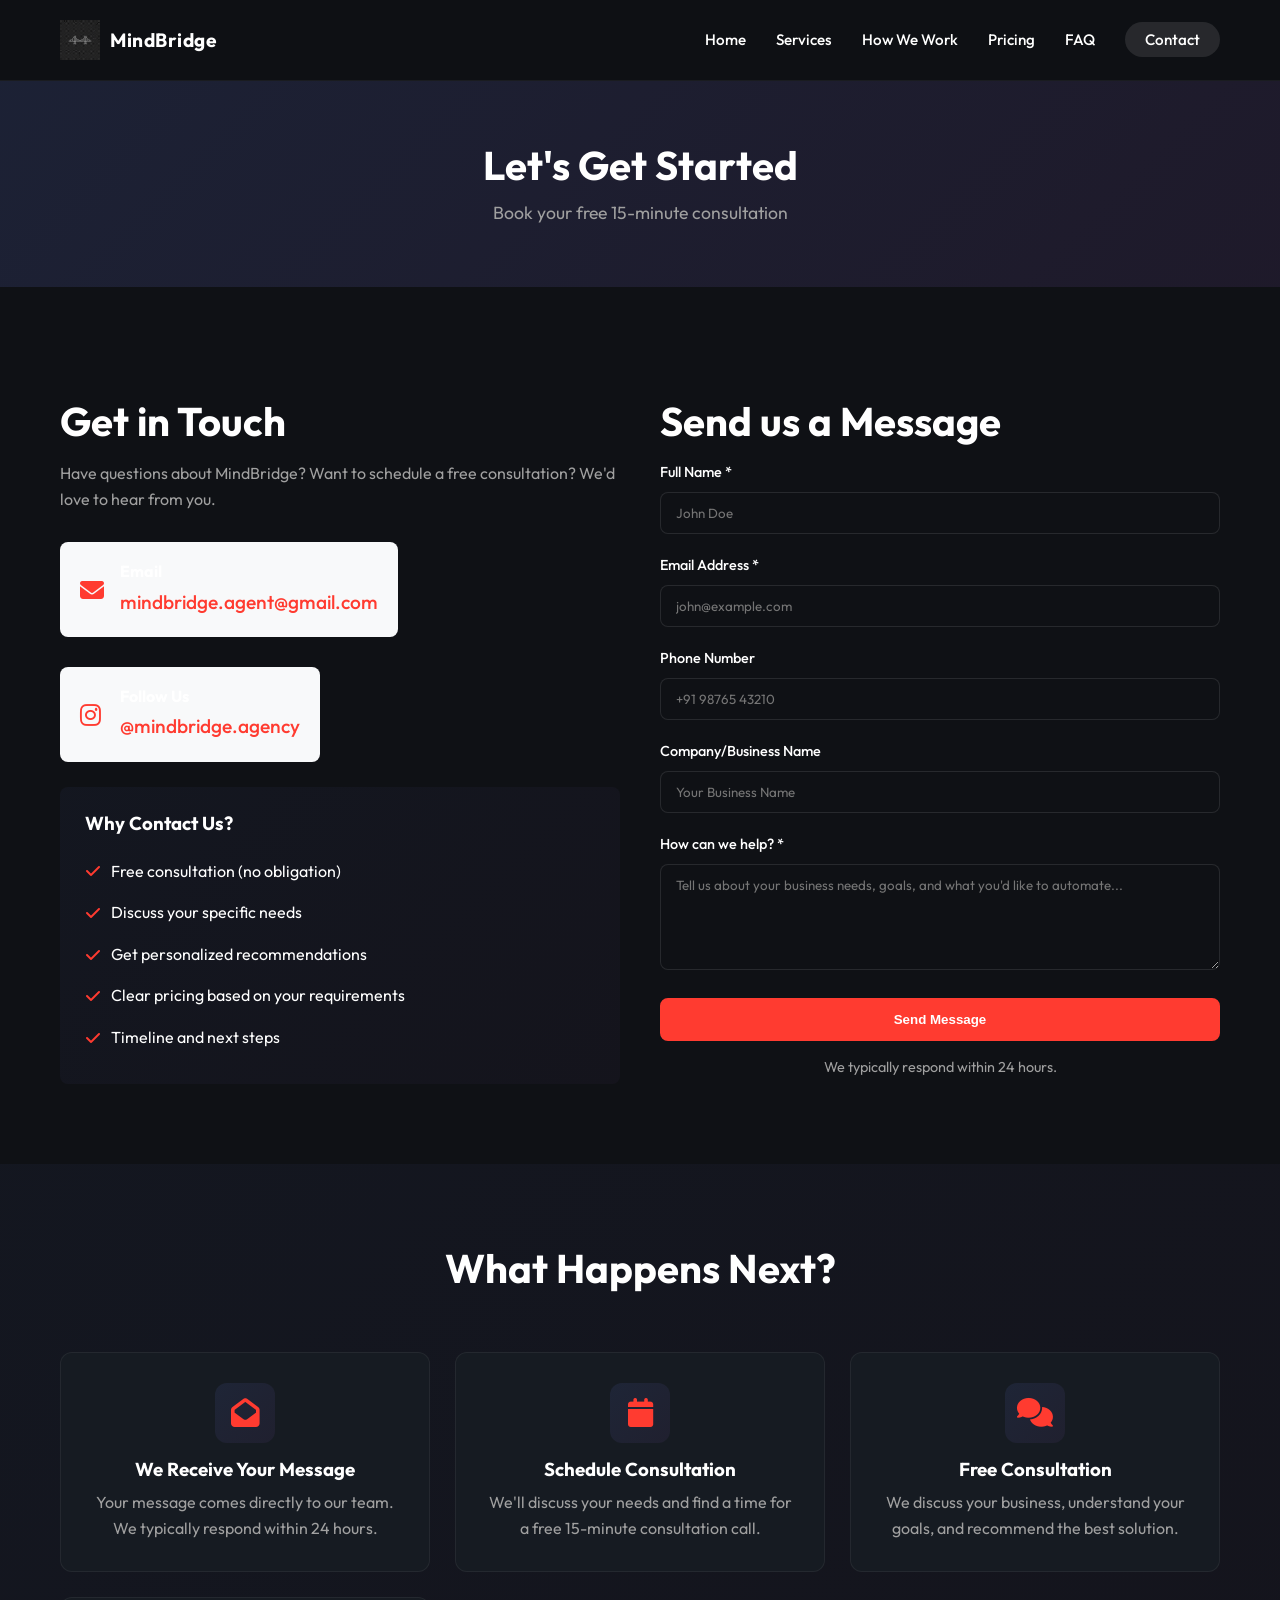
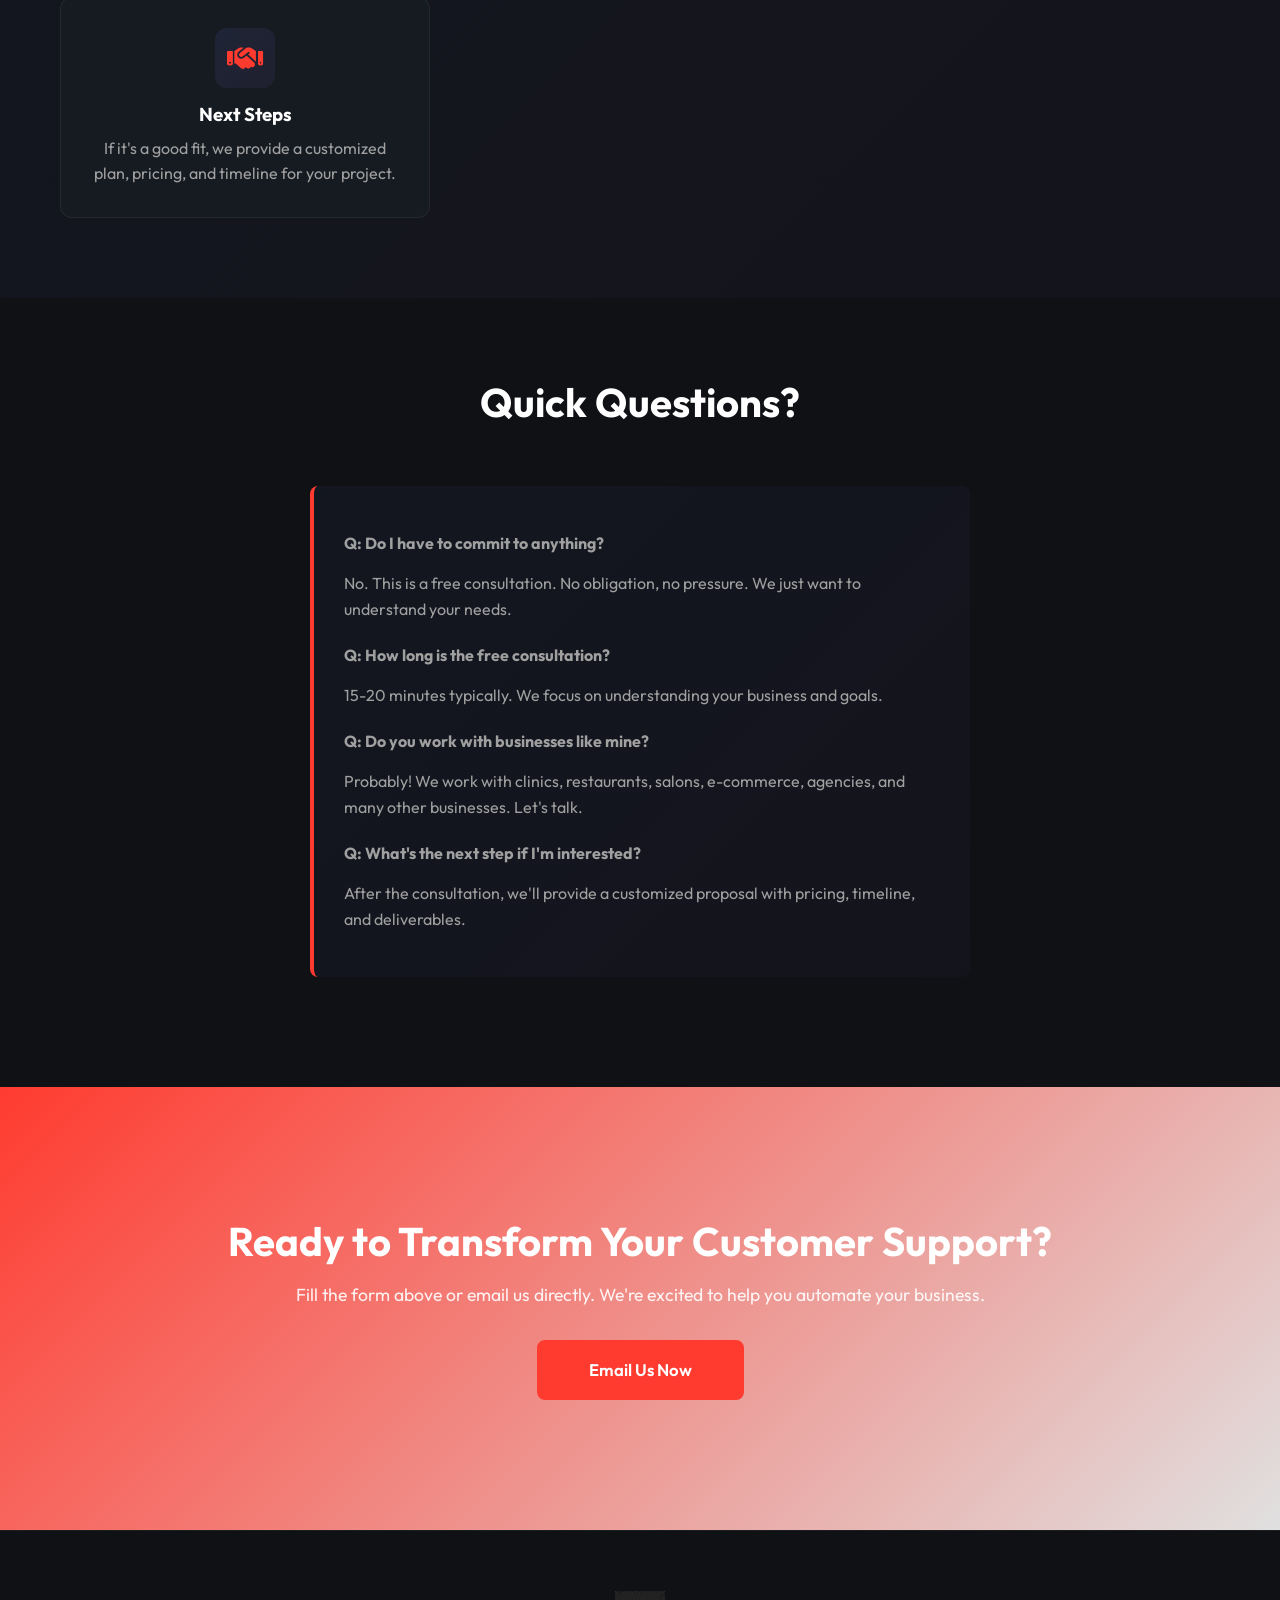
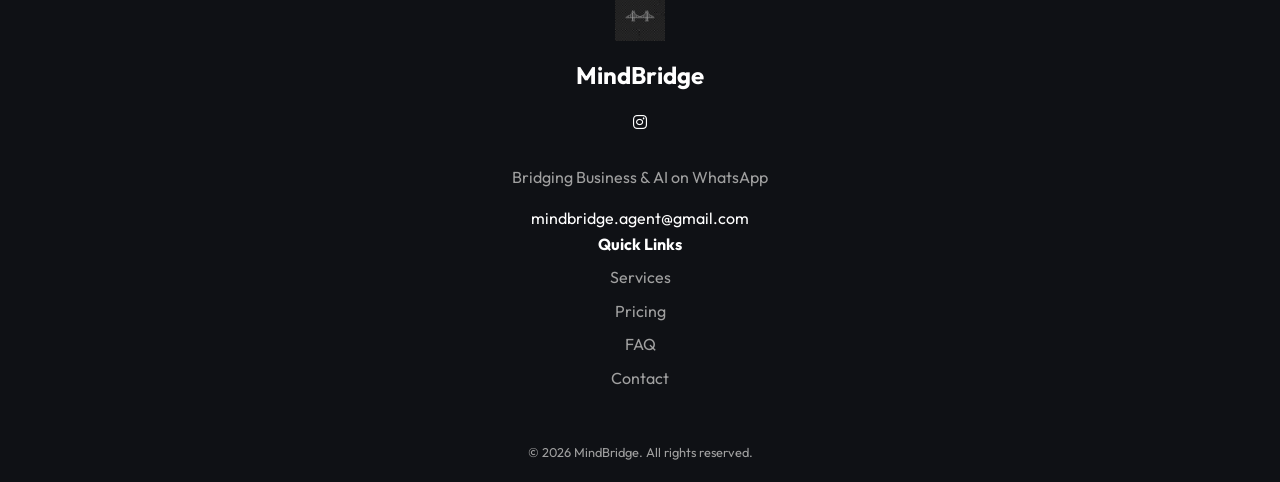
==== commit c7d6639a: "Update contact.html" ====
--- a/contact.html
+++ b/contact.html
@@ -225,7 +225,7 @@
     <footer class="footer">
         <div class="container footer-content">
             <div class="footer-logo">
-                <img src="./assets/logo_new.png" alt="MindBridge Logo" loading="lazy">
+                <img src="./logo_new.png" alt="MindBridge Logo" loading="lazy">
                 <p>MindBridge</p>
                 <a href="https://www.instagram.com/mindbridge.agency" target="_blank" rel="noopener noreferrer"
                     aria-label="Instagram">
